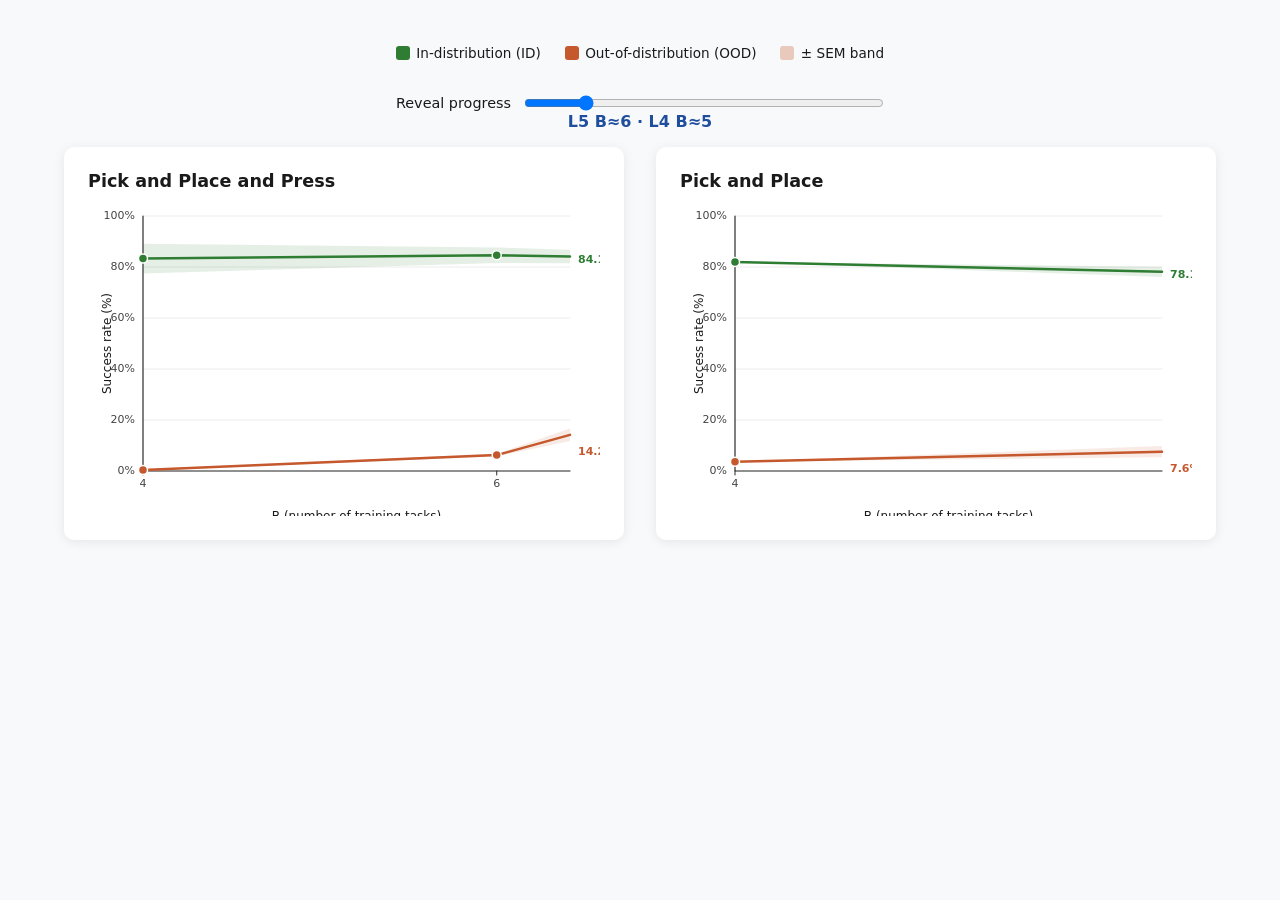
==== q1/index.html @ a96ed7ed "dfsay" ====
<!DOCTYPE html>
<html lang="en">
<head>
<meta charset="UTF-8">
<meta name="viewport" content="width=device-width, initial-scale=1.0">
<title>Success Rate vs B — Animated Curves</title>
<style>
* { box-sizing: border-box; margin: 0; padding: 0; }
body {
  font-family: 'Segoe UI', system-ui, -apple-system, sans-serif;
  background: #f8f9fa;
  color: #1a1a1a;
  padding: 2rem 1rem;
  overflow-x: hidden;
}
h1 {
  text-align: center;
  font-size: 1.6rem;
  font-weight: 600;
  margin-bottom: 0.4rem;
}
.subtitle {
  text-align: center;
  color: #666;
  font-size: 0.95rem;
  margin-bottom: 2rem;
}
.charts-container {
  display: flex;
  flex-wrap: wrap;
  gap: 2rem;
  justify-content: center;
  max-width: 1200px;
  margin: 0 auto;
}
.chart-panel {
  background: #fff;
  border-radius: 10px;
  box-shadow: 0 2px 12px rgba(0,0,0,0.08);
  padding: 1.5rem;
  flex: 1 1 480px;
  max-width: 560px;
  min-width: 340px;
}
.chart-panel h2 {
  font-size: 1.1rem;
  font-weight: 600;
  margin-bottom: 0.3rem;
}
.chart-panel .chart-desc {
  font-size: 0.82rem;
  color: #888;
  margin-bottom: 1rem;
}
canvas {
  width: 100%;
  height: 320px;
  display: block;
}
.controls {
  text-align: center;
  margin: 2rem auto 1rem;
  max-width: 600px;
}
.controls label {
  font-size: 0.9rem;
  font-weight: 500;
  margin-right: 0.5rem;
}
.controls input[type="range"] {
  width: 60%;
  vertical-align: middle;
}
.controls .b-label {
  display: inline-block;
  min-width: 7rem;
  font-weight: 700;
  font-size: 1rem;
  color: #1F4E9E;
  text-align: left;
}
.legend {
  display: flex;
  gap: 1.5rem;
  justify-content: center;
  margin-top: 0.8rem;
  font-size: 0.85rem;
}
.legend-item {
  display: flex;
  align-items: center;
  gap: 0.4rem;
}
.legend-swatch {
  width: 14px;
  height: 14px;
  border-radius: 3px;
}
</style>
</head>
<body>

<div class="legend">
  <div class="legend-item"><div class="legend-swatch" style="background:#2E7D32"></div> In-distribution (ID)</div>
  <div class="legend-item"><div class="legend-swatch" style="background:#C5582D"></div> Out-of-distribution (OOD)</div>
  <div class="legend-item"><div class="legend-swatch" style="background:#C5582D; opacity:0.3"></div> ± SEM band</div>
</div>

<div class="controls">
  <label>Reveal progress</label>
  <input type="range" id="bSlider" min="0" max="1000" step="1" value="0">
  <span class="b-label" id="bDisplay">—</span>
</div>

<div class="charts-container">
  <div class="chart-panel">
    <h2>Pick and Place and Press</h2>
    <canvas id="chartL5"></canvas>
  </div>
  <div class="chart-panel">
    <h2>Pick and Place</h2>
    <canvas id="chartL4"></canvas>
  </div>
</div>

<script>
// ─── Data ───────────────────────────────────────────────────────────────────
const dataL5 = {
  bValues: [4, 6, 7, 8, 10, 12, 16, 20, 24, 64],
  id:  { mean: [83.3333,84.6296,83.3333,83.6111,84.3333,80.6481,81.8750,81.6667,81.3426,78.6458],
         sem:  [5.8333,3.0316,2.1473,1.7067,2.4037,1.2143,1.7347,1.4175,2.8252,1.3985] },
  ood: { mean: [0.3889,6.2261,25.4191,32.4206,51.2346,64.3803,73.7731,75.9848,76.1944,78.6458],
         sem:  [0.2422,0.5187,5.1743,1.0197,12.4504,6.7294,2.8656,3.0795,1.3345,1.3985] },
};

const dataL4 = {
  bValues: [4, 5, 6, 7, 8, 10, 16],
  id:  { mean: [82.0000,77.8667,76.4444,71.9365,73.4444,74.3556,73.5000],
         sem:  [0,2.1554,2.4977,0.9979,1.4699,3.1273,3.9870] },
  ood: { mean: [3.6700,7.7980,31.1556,58.8148,66.7778,69.1111,73.5000],
         sem:  [0,2.3445,4.5525,4.3268,2.6428,1.7261,3.9870] },
};

const lerp = (a, b, t) => a + (b - a) * t;

// ─── Canvas Drawing ─────────────────────────────────────────────────────────
function setupChart(canvasId, data) {
  const canvas = document.getElementById(canvasId);
  const dpr = window.devicePixelRatio || 1;
  const rect = canvas.getBoundingClientRect();
  canvas.width = rect.width * dpr;
  canvas.height = rect.height * dpr;
  const ctx = canvas.getContext('2d');
  ctx.scale(dpr, dpr);
  const W = rect.width, H = rect.height;

  const pad = { top: 20, right: 30, bottom: 45, left: 55 };
  const plotW = W - pad.left - pad.right;
  const plotH = H - pad.top - pad.bottom;

  const B = data.bValues;
  const N = B.length;
  const maxB = B[N - 1];
  // Animation "stops": start at the first data point's B, then pass through the rest.
  const stops = [...B];
  const segCount = stops.length - 1;
  const yMin = 0, yMax = 100;

  // Map global progress g∈[0,1] to a continuous x frontier for this chart.
  function curXAt(g) {
    const localP = Math.max(0, Math.min(g, 1)) * segCount;
    const seg = Math.min(Math.floor(localP), segCount - 1);
    const frac = localP - seg;
    return lerp(stops[seg], stops[seg + 1], frac);
  }

  // Interpolate a series' value along the data polyline at arbitrary x.
  function valueAt(series, x) {
    if (x <= B[0]) return { mean: series.mean[0], sem: series.sem[0] };
    if (x >= maxB) return { mean: series.mean[N - 1], sem: series.sem[N - 1] };
    for (let i = 0; i < N - 1; i++) {
      if (x >= B[i] && x <= B[i + 1]) {
        const t = (x - B[i]) / (B[i + 1] - B[i]);
        return { mean: lerp(series.mean[i], series.mean[i + 1], t),
                 sem: lerp(series.sem[i], series.sem[i + 1], t) };
      }
    }
    return { mean: series.mean[N - 1], sem: series.sem[N - 1] };
  }

  function draw(curX) {
    const xMin = B[0];
    const axisMax = Math.max(curX, xMin);
    const xSpan = Math.max(axisMax - xMin, 1e-6);
    const xToPixel = (x) => pad.left + ((x - xMin) / xSpan) * plotW;
    const yToPixel = (y) => pad.top + plotH - ((y - yMin) / (yMax - yMin)) * plotH;

    ctx.clearRect(0, 0, W, H);

    // Horizontal grid (y axis full 0–100 from the start)
    ctx.strokeStyle = '#e8e8e8';
    ctx.lineWidth = 0.8;
    for (let y = 0; y <= 100; y += 20) {
      ctx.beginPath();
      ctx.moveTo(pad.left, yToPixel(y));
      ctx.lineTo(W - pad.right, yToPixel(y));
      ctx.stroke();
    }

    // Axes
    ctx.strokeStyle = '#2b2b2b';
    ctx.lineWidth = 1.2;
    ctx.beginPath();
    ctx.moveTo(pad.left, pad.top);
    ctx.lineTo(pad.left, pad.top + plotH);
    ctx.lineTo(W - pad.right, pad.top + plotH);
    ctx.stroke();

    // Y labels
    ctx.fillStyle = '#444';
    ctx.font = '11px system-ui';
    ctx.textAlign = 'right';
    ctx.textBaseline = 'middle';
    for (let y = 0; y <= 100; y += 20) {
      ctx.fillText(y + '%', pad.left - 8, yToPixel(y));
    }

    // X labels: 0 plus each revealed B value, skipping ones that would overlap.
    ctx.textAlign = 'center';
    ctx.textBaseline = 'top';
    ctx.fillStyle = '#444';
    let lastLabelX = -Infinity;
    const drawXLabel = (val) => {
      const px = xToPixel(val);
      if (px - lastLabelX < 24) return;
      lastLabelX = px;
      ctx.fillText(val, px, pad.top + plotH + 8);
      ctx.strokeStyle = '#2b2b2b';
      ctx.lineWidth = 1;
      ctx.beginPath();
      ctx.moveTo(px, pad.top + plotH);
      ctx.lineTo(px, pad.top + plotH + 4);
      ctx.stroke();
    };
    for (let i = 0; i < N; i++) {
      if (B[i] <= curX + 1e-6) drawXLabel(B[i]);
    }

    // Axis titles
    ctx.fillStyle = '#1a1a1a';
    ctx.font = '12px system-ui';
    ctx.textAlign = 'center';
    ctx.fillText('B (number of training tasks)', pad.left + plotW / 2, H - 5);
    ctx.save();
    ctx.translate(14, pad.top + plotH / 2);
    ctx.rotate(-Math.PI / 2);
    ctx.fillText('Success rate (%)', 0, 0);
    ctx.restore();

    if (curX < B[0]) return; // nothing to draw yet, axis is still growing

    // Build the revealed polyline points (real data points + moving frontier).
    function buildPoints(series) {
      const pts = [];
      for (let i = 0; i < N; i++) {
        if (B[i] <= curX + 1e-6) {
          pts.push({ x: B[i], mean: series.mean[i], sem: series.sem[i], real: true });
        }
      }
      if (curX < maxB) {
        const v = valueAt(series, curX);
        pts.push({ x: curX, mean: v.mean, sem: v.sem, real: false });
      }
      return pts;
    }

    function drawCurve(series, color, fillColor) {
      const pts = buildPoints(series);
      if (pts.length === 0) return;

      // SEM band
      ctx.beginPath();
      pts.forEach((p, i) => {
        const px = xToPixel(p.x);
        const py = yToPixel(Math.min(100, p.mean + p.sem));
        if (i === 0) ctx.moveTo(px, py); else ctx.lineTo(px, py);
      });
      for (let i = pts.length - 1; i >= 0; i--) {
        const px = xToPixel(pts[i].x);
        const py = yToPixel(Math.max(0, pts[i].mean - pts[i].sem));
        ctx.lineTo(px, py);
      }
      ctx.closePath();
      ctx.fillStyle = fillColor;
      ctx.fill();

      // Line
      ctx.beginPath();
      ctx.strokeStyle = color;
      ctx.lineWidth = 2.5;
      ctx.lineJoin = 'round';
      ctx.lineCap = 'round';
      pts.forEach((p, i) => {
        const px = xToPixel(p.x);
        const py = yToPixel(p.mean);
        if (i === 0) ctx.moveTo(px, py); else ctx.lineTo(px, py);
      });
      ctx.stroke();

      // Markers at real data points only
      pts.forEach((p) => {
        if (!p.real) return;
        const px = xToPixel(p.x), py = yToPixel(p.mean);
        ctx.beginPath();
        ctx.arc(px, py, 4.5, 0, Math.PI * 2);
        ctx.fillStyle = color;
        ctx.fill();
        ctx.strokeStyle = '#fff';
        ctx.lineWidth = 1.5;
        ctx.stroke();
      });

      return pts[pts.length - 1];
    }

    const idTip = drawCurve(data.id, '#2E7D32', 'rgba(46,125,50,0.12)');
    const oodTip = drawCurve(data.ood, '#C5582D', 'rgba(197,88,45,0.12)');

    // Frontier value annotations
    ctx.font = 'bold 11px system-ui';
    ctx.textAlign = 'left';
    if (idTip) {
      ctx.fillStyle = '#2E7D32';
      ctx.fillText(idTip.mean.toFixed(1) + '%', xToPixel(idTip.x) + 8, yToPixel(idTip.mean) - 2);
    }
    if (oodTip) {
      ctx.fillStyle = '#C5582D';
      ctx.fillText(oodTip.mean.toFixed(1) + '%', xToPixel(oodTip.x) + 8, yToPixel(oodTip.mean) + 12);
    }
  }

  return { draw, curXAt, maxB };
}

// ─── Init & render ──────────────────────────────────────────────────────────
let chartL5, chartL4;
const slider = document.getElementById('bSlider');

function render(g) {
  const xL5 = chartL5.curXAt(g);
  const xL4 = chartL4.curXAt(g);
  chartL5.draw(xL5);
  chartL4.draw(xL4);
  const disp = document.getElementById('bDisplay');
  disp.textContent = `L5 B≈${Math.round(xL5)} · L4 B≈${Math.round(xL4)}`;
}

function init() {
  chartL5 = setupChart('chartL5', dataL5);
  chartL4 = setupChart('chartL4', dataL4);
}

init();
render(0);

const DURATION = 7000;
let animating = false;
let played = false;
let rafId = null;
let startTime = null;
const reduceMotion = window.matchMedia('(prefers-reduced-motion: reduce)').matches;
const embedded = window.parent !== window;
if (embedded) {
  document.documentElement.style.overflow = 'hidden';
  document.body.style.overflow = 'hidden';
}

function frame(ts) {
  if (startTime === null) startTime = ts;
  let g = (ts - startTime) / DURATION;
  if (g >= 1) g = 1;
  slider.value = Math.round(g * 1000);
  render(g);
  if (g < 1 && animating) {
    rafId = requestAnimationFrame(frame);
  } else {
    animating = false;
  }
}

function stopAnim() {
  animating = false;
  if (rafId) cancelAnimationFrame(rafId);
  rafId = null;
  startTime = null;
}

function startAnim(forceComplete) {
  if (played && !forceComplete) return;
  played = true;
  if (forceComplete || reduceMotion) {
    stopAnim();
    slider.value = 1000;
    render(1);
    return;
  }
  stopAnim();
  animating = true;
  startTime = null;
  rafId = requestAnimationFrame(frame);
}

window.addEventListener('message', (event) => {
  if (!event.data || event.data.type !== 'cg-play') return;
  startAnim(!!event.data.reduceMotion);
});

if (!embedded) {
  startAnim(false);
}

slider.addEventListener('input', () => {
  stopAnim();
  played = true;
  render(parseInt(slider.value) / 1000);
});

window.addEventListener('resize', () => {
  init();
  render(parseInt(slider.value) / 1000);
});
</script>
</body>
</html>
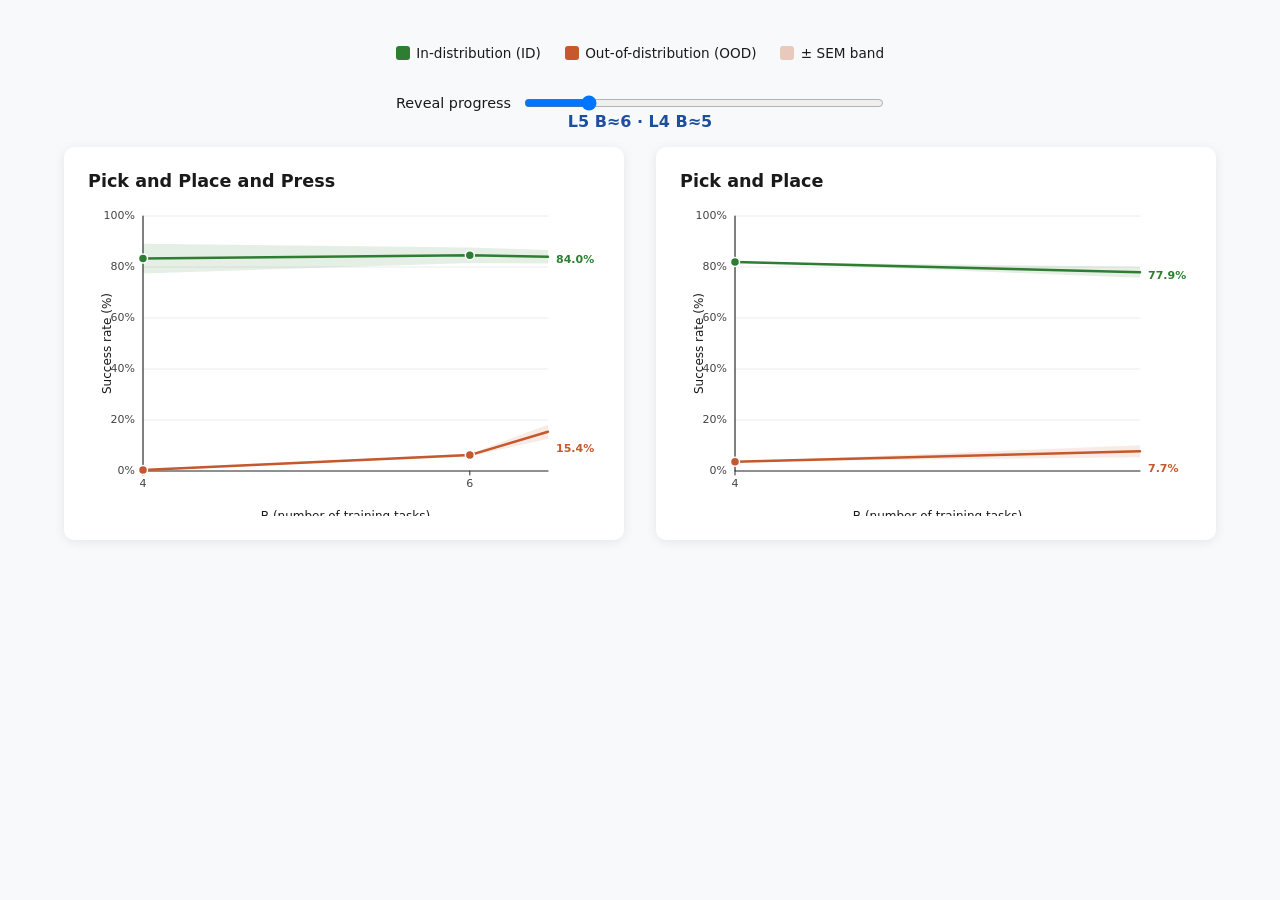
==== commit 3283a0f6: "Update project website links and figures" ====
--- a/q1/index.html
+++ b/q1/index.html
@@ -154,7 +154,8 @@
   ctx.scale(dpr, dpr);
   const W = rect.width, H = rect.height;
 
-  const pad = { top: 20, right: 30, bottom: 45, left: 55 };
+  // right fits the trailing "NN.N%" value label drawn 8px past the frontier point
+  const pad = { top: 20, right: 52, bottom: 45, left: 55 };
   const plotW = W - pad.left - pad.right;
   const plotH = H - pad.top - pad.bottom;
 
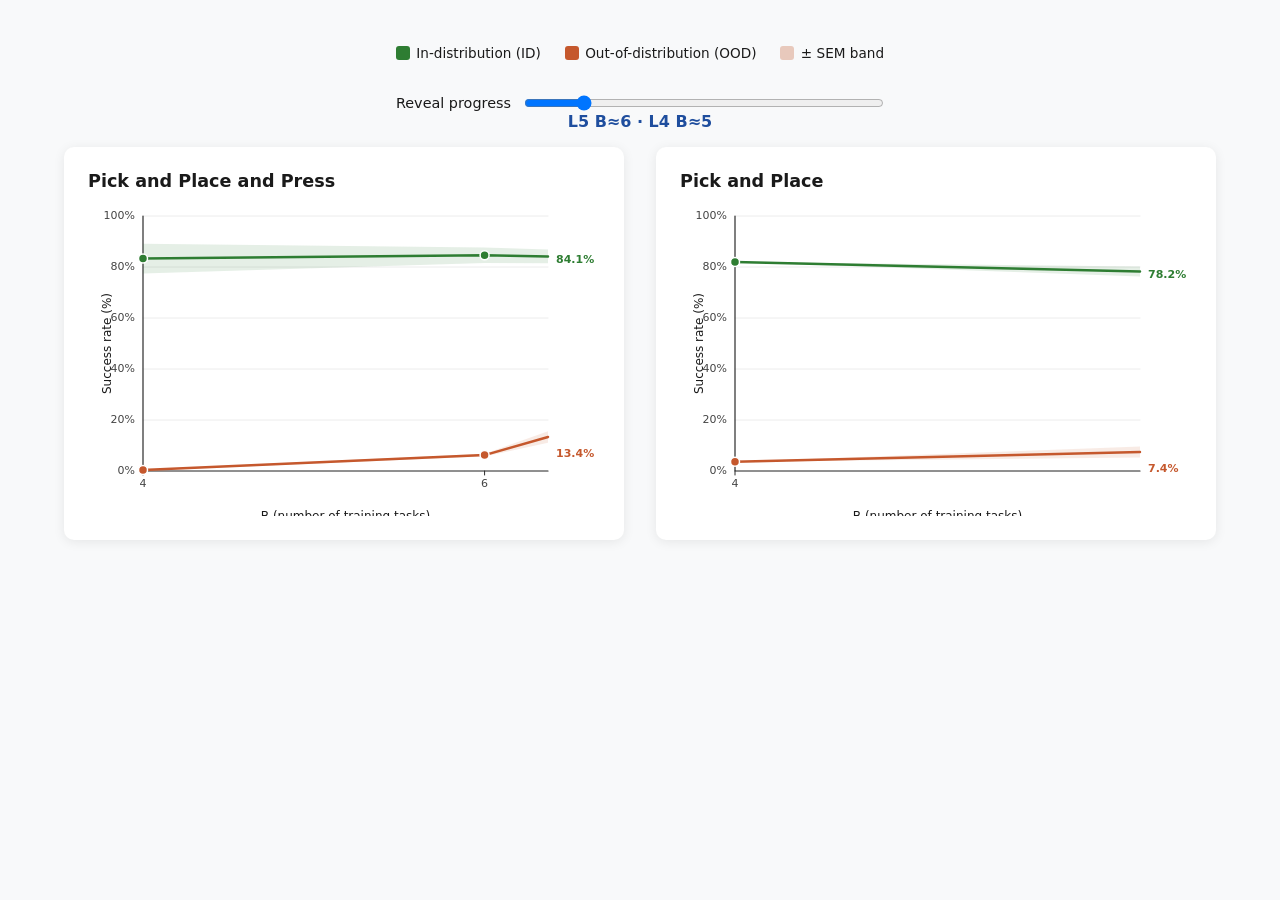
==== commit 48a7a700: "Organize website assets and document reuse as a project template" ====
--- a/q1/index.html
+++ b/q1/index.html
@@ -1,435 +1,36 @@
-<!DOCTYPE html>
-<html lang="en">
-<head>
-<meta charset="UTF-8">
-<meta name="viewport" content="width=device-width, initial-scale=1.0">
-<title>Success Rate vs B — Animated Curves</title>
-<style>
-* { box-sizing: border-box; margin: 0; padding: 0; }
-body {
-  font-family: 'Segoe UI', system-ui, -apple-system, sans-serif;
-  background: #f8f9fa;
-  color: #1a1a1a;
-  padding: 2rem 1rem;
-  overflow-x: hidden;
-}
-h1 {
-  text-align: center;
-  font-size: 1.6rem;
-  font-weight: 600;
-  margin-bottom: 0.4rem;
-}
-.subtitle {
-  text-align: center;
-  color: #666;
-  font-size: 0.95rem;
-  margin-bottom: 2rem;
-}
-.charts-container {
-  display: flex;
-  flex-wrap: wrap;
-  gap: 2rem;
-  justify-content: center;
-  max-width: 1200px;
-  margin: 0 auto;
-}
-.chart-panel {
-  background: #fff;
-  border-radius: 10px;
-  box-shadow: 0 2px 12px rgba(0,0,0,0.08);
-  padding: 1.5rem;
-  flex: 1 1 480px;
-  max-width: 560px;
-  min-width: 340px;
-}
-.chart-panel h2 {
-  font-size: 1.1rem;
-  font-weight: 600;
-  margin-bottom: 0.3rem;
-}
-.chart-panel .chart-desc {
-  font-size: 0.82rem;
-  color: #888;
-  margin-bottom: 1rem;
-}
-canvas {
-  width: 100%;
-  height: 320px;
-  display: block;
-}
-.controls {
-  text-align: center;
-  margin: 2rem auto 1rem;
-  max-width: 600px;
-}
-.controls label {
-  font-size: 0.9rem;
-  font-weight: 500;
-  margin-right: 0.5rem;
-}
-.controls input[type="range"] {
-  width: 60%;
-  vertical-align: middle;
-}
-.controls .b-label {
-  display: inline-block;
-  min-width: 7rem;
-  font-weight: 700;
-  font-size: 1rem;
-  color: #1F4E9E;
-  text-align: left;
-}
-.legend {
-  display: flex;
-  gap: 1.5rem;
-  justify-content: center;
-  margin-top: 0.8rem;
-  font-size: 0.85rem;
-}
-.legend-item {
-  display: flex;
-  align-items: center;
-  gap: 0.4rem;
-}
-.legend-swatch {
-  width: 14px;
-  height: 14px;
-  border-radius: 3px;
-}
-</style>
-</head>
-<body>
-
-<div class="legend">
-  <div class="legend-item"><div class="legend-swatch" style="background:#2E7D32"></div> In-distribution (ID)</div>
-  <div class="legend-item"><div class="legend-swatch" style="background:#C5582D"></div> Out-of-distribution (OOD)</div>
-  <div class="legend-item"><div class="legend-swatch" style="background:#C5582D; opacity:0.3"></div> ± SEM band</div>
-</div>
-
-<div class="controls">
-  <label>Reveal progress</label>
-  <input type="range" id="bSlider" min="0" max="1000" step="1" value="0">
-  <span class="b-label" id="bDisplay">—</span>
-</div>
-
-<div class="charts-container">
-  <div class="chart-panel">
-    <h2>Pick and Place and Press</h2>
-    <canvas id="chartL5"></canvas>
-  </div>
-  <div class="chart-panel">
-    <h2>Pick and Place</h2>
-    <canvas id="chartL4"></canvas>
-  </div>
-</div>
-
-<script>
-// ─── Data ───────────────────────────────────────────────────────────────────
-const dataL5 = {
-  bValues: [4, 6, 7, 8, 10, 12, 16, 20, 24, 64],
-  id:  { mean: [83.3333,84.6296,83.3333,83.6111,84.3333,80.6481,81.8750,81.6667,81.3426,78.6458],
-         sem:  [5.8333,3.0316,2.1473,1.7067,2.4037,1.2143,1.7347,1.4175,2.8252,1.3985] },
-  ood: { mean: [0.3889,6.2261,25.4191,32.4206,51.2346,64.3803,73.7731,75.9848,76.1944,78.6458],
-         sem:  [0.2422,0.5187,5.1743,1.0197,12.4504,6.7294,2.8656,3.0795,1.3345,1.3985] },
-};
-
-const dataL4 = {
-  bValues: [4, 5, 6, 7, 8, 10, 16],
-  id:  { mean: [82.0000,77.8667,76.4444,71.9365,73.4444,74.3556,73.5000],
-         sem:  [0,2.1554,2.4977,0.9979,1.4699,3.1273,3.9870] },
-  ood: { mean: [3.6700,7.7980,31.1556,58.8148,66.7778,69.1111,73.5000],
-         sem:  [0,2.3445,4.5525,4.3268,2.6428,1.7261,3.9870] },
-};
-
-const lerp = (a, b, t) => a + (b - a) * t;
-
-// ─── Canvas Drawing ─────────────────────────────────────────────────────────
-function setupChart(canvasId, data) {
-  const canvas = document.getElementById(canvasId);
-  const dpr = window.devicePixelRatio || 1;
-  const rect = canvas.getBoundingClientRect();
-  canvas.width = rect.width * dpr;
-  canvas.height = rect.height * dpr;
-  const ctx = canvas.getContext('2d');
-  ctx.scale(dpr, dpr);
-  const W = rect.width, H = rect.height;
-
-  // right fits the trailing "NN.N%" value label drawn 8px past the frontier point
-  const pad = { top: 20, right: 52, bottom: 45, left: 55 };
-  const plotW = W - pad.left - pad.right;
-  const plotH = H - pad.top - pad.bottom;
-
-  const B = data.bValues;
-  const N = B.length;
-  const maxB = B[N - 1];
-  // Animation "stops": start at the first data point's B, then pass through the rest.
-  const stops = [...B];
-  const segCount = stops.length - 1;
-  const yMin = 0, yMax = 100;
-
-  // Map global progress g∈[0,1] to a continuous x frontier for this chart.
-  function curXAt(g) {
-    const localP = Math.max(0, Math.min(g, 1)) * segCount;
-    const seg = Math.min(Math.floor(localP), segCount - 1);
-    const frac = localP - seg;
-    return lerp(stops[seg], stops[seg + 1], frac);
-  }
-
-  // Interpolate a series' value along the data polyline at arbitrary x.
-  function valueAt(series, x) {
-    if (x <= B[0]) return { mean: series.mean[0], sem: series.sem[0] };
-    if (x >= maxB) return { mean: series.mean[N - 1], sem: series.sem[N - 1] };
-    for (let i = 0; i < N - 1; i++) {
-      if (x >= B[i] && x <= B[i + 1]) {
-        const t = (x - B[i]) / (B[i + 1] - B[i]);
-        return { mean: lerp(series.mean[i], series.mean[i + 1], t),
-                 sem: lerp(series.sem[i], series.sem[i + 1], t) };
-      }
-    }
-    return { mean: series.mean[N - 1], sem: series.sem[N - 1] };
-  }
-
-  function draw(curX) {
-    const xMin = B[0];
-    const axisMax = Math.max(curX, xMin);
-    const xSpan = Math.max(axisMax - xMin, 1e-6);
-    const xToPixel = (x) => pad.left + ((x - xMin) / xSpan) * plotW;
-    const yToPixel = (y) => pad.top + plotH - ((y - yMin) / (yMax - yMin)) * plotH;
-
-    ctx.clearRect(0, 0, W, H);
-
-    // Horizontal grid (y axis full 0–100 from the start)
-    ctx.strokeStyle = '#e8e8e8';
-    ctx.lineWidth = 0.8;
-    for (let y = 0; y <= 100; y += 20) {
-      ctx.beginPath();
-      ctx.moveTo(pad.left, yToPixel(y));
-      ctx.lineTo(W - pad.right, yToPixel(y));
-      ctx.stroke();
-    }
-
-    // Axes
-    ctx.strokeStyle = '#2b2b2b';
-    ctx.lineWidth = 1.2;
-    ctx.beginPath();
-    ctx.moveTo(pad.left, pad.top);
-    ctx.lineTo(pad.left, pad.top + plotH);
-    ctx.lineTo(W - pad.right, pad.top + plotH);
-    ctx.stroke();
-
-    // Y labels
-    ctx.fillStyle = '#444';
-    ctx.font = '11px system-ui';
-    ctx.textAlign = 'right';
-    ctx.textBaseline = 'middle';
-    for (let y = 0; y <= 100; y += 20) {
-      ctx.fillText(y + '%', pad.left - 8, yToPixel(y));
-    }
-
-    // X labels: 0 plus each revealed B value, skipping ones that would overlap.
-    ctx.textAlign = 'center';
-    ctx.textBaseline = 'top';
-    ctx.fillStyle = '#444';
-    let lastLabelX = -Infinity;
-    const drawXLabel = (val) => {
-      const px = xToPixel(val);
-      if (px - lastLabelX < 24) return;
-      lastLabelX = px;
-      ctx.fillText(val, px, pad.top + plotH + 8);
-      ctx.strokeStyle = '#2b2b2b';
-      ctx.lineWidth = 1;
-      ctx.beginPath();
-      ctx.moveTo(px, pad.top + plotH);
-      ctx.lineTo(px, pad.top + plotH + 4);
-      ctx.stroke();
-    };
-    for (let i = 0; i < N; i++) {
-      if (B[i] <= curX + 1e-6) drawXLabel(B[i]);
-    }
-
-    // Axis titles
-    ctx.fillStyle = '#1a1a1a';
-    ctx.font = '12px system-ui';
-    ctx.textAlign = 'center';
-    ctx.fillText('B (number of training tasks)', pad.left + plotW / 2, H - 5);
-    ctx.save();
-    ctx.translate(14, pad.top + plotH / 2);
-    ctx.rotate(-Math.PI / 2);
-    ctx.fillText('Success rate (%)', 0, 0);
-    ctx.restore();
-
-    if (curX < B[0]) return; // nothing to draw yet, axis is still growing
-
-    // Build the revealed polyline points (real data points + moving frontier).
-    function buildPoints(series) {
-      const pts = [];
-      for (let i = 0; i < N; i++) {
-        if (B[i] <= curX + 1e-6) {
-          pts.push({ x: B[i], mean: series.mean[i], sem: series.sem[i], real: true });
-        }
-      }
-      if (curX < maxB) {
-        const v = valueAt(series, curX);
-        pts.push({ x: curX, mean: v.mean, sem: v.sem, real: false });
-      }
-      return pts;
-    }
-
-    function drawCurve(series, color, fillColor) {
-      const pts = buildPoints(series);
-      if (pts.length === 0) return;
-
-      // SEM band
-      ctx.beginPath();
-      pts.forEach((p, i) => {
-        const px = xToPixel(p.x);
-        const py = yToPixel(Math.min(100, p.mean + p.sem));
-        if (i === 0) ctx.moveTo(px, py); else ctx.lineTo(px, py);
-      });
-      for (let i = pts.length - 1; i >= 0; i--) {
-        const px = xToPixel(pts[i].x);
-        const py = yToPixel(Math.max(0, pts[i].mean - pts[i].sem));
-        ctx.lineTo(px, py);
-      }
-      ctx.closePath();
-      ctx.fillStyle = fillColor;
-      ctx.fill();
-
-      // Line
-      ctx.beginPath();
-      ctx.strokeStyle = color;
-      ctx.lineWidth = 2.5;
-      ctx.lineJoin = 'round';
-      ctx.lineCap = 'round';
-      pts.forEach((p, i) => {
-        const px = xToPixel(p.x);
-        const py = yToPixel(p.mean);
-        if (i === 0) ctx.moveTo(px, py); else ctx.lineTo(px, py);
-      });
-      ctx.stroke();
-
-      // Markers at real data points only
-      pts.forEach((p) => {
-        if (!p.real) return;
-        const px = xToPixel(p.x), py = yToPixel(p.mean);
-        ctx.beginPath();
-        ctx.arc(px, py, 4.5, 0, Math.PI * 2);
-        ctx.fillStyle = color;
-        ctx.fill();
-        ctx.strokeStyle = '#fff';
-        ctx.lineWidth = 1.5;
-        ctx.stroke();
-      });
-
-      return pts[pts.length - 1];
-    }
-
-    const idTip = drawCurve(data.id, '#2E7D32', 'rgba(46,125,50,0.12)');
-    const oodTip = drawCurve(data.ood, '#C5582D', 'rgba(197,88,45,0.12)');
-
-    // Frontier value annotations
-    ctx.font = 'bold 11px system-ui';
-    ctx.textAlign = 'left';
-    if (idTip) {
-      ctx.fillStyle = '#2E7D32';
-      ctx.fillText(idTip.mean.toFixed(1) + '%', xToPixel(idTip.x) + 8, yToPixel(idTip.mean) - 2);
-    }
-    if (oodTip) {
-      ctx.fillStyle = '#C5582D';
-      ctx.fillText(oodTip.mean.toFixed(1) + '%', xToPixel(oodTip.x) + 8, yToPixel(oodTip.mean) + 12);
-    }
-  }
-
-  return { draw, curXAt, maxB };
-}
-
-// ─── Init & render ──────────────────────────────────────────────────────────
-let chartL5, chartL4;
-const slider = document.getElementById('bSlider');
-
-function render(g) {
-  const xL5 = chartL5.curXAt(g);
-  const xL4 = chartL4.curXAt(g);
-  chartL5.draw(xL5);
-  chartL4.draw(xL4);
-  const disp = document.getElementById('bDisplay');
-  disp.textContent = `L5 B≈${Math.round(xL5)} · L4 B≈${Math.round(xL4)}`;
-}
-
-function init() {
-  chartL5 = setupChart('chartL5', dataL5);
-  chartL4 = setupChart('chartL4', dataL4);
-}
-
-init();
-render(0);
-
-const DURATION = 7000;
-let animating = false;
-let played = false;
-let rafId = null;
-let startTime = null;
-const reduceMotion = window.matchMedia('(prefers-reduced-motion: reduce)').matches;
-const embedded = window.parent !== window;
-if (embedded) {
-  document.documentElement.style.overflow = 'hidden';
-  document.body.style.overflow = 'hidden';
-}
-
-function frame(ts) {
-  if (startTime === null) startTime = ts;
-  let g = (ts - startTime) / DURATION;
-  if (g >= 1) g = 1;
-  slider.value = Math.round(g * 1000);
-  render(g);
-  if (g < 1 && animating) {
-    rafId = requestAnimationFrame(frame);
-  } else {
-    animating = false;
-  }
-}
-
-function stopAnim() {
-  animating = false;
-  if (rafId) cancelAnimationFrame(rafId);
-  rafId = null;
-  startTime = null;
-}
-
-function startAnim(forceComplete) {
-  if (played && !forceComplete) return;
-  played = true;
-  if (forceComplete || reduceMotion) {
-    stopAnim();
-    slider.value = 1000;
-    render(1);
-    return;
-  }
-  stopAnim();
-  animating = true;
-  startTime = null;
-  rafId = requestAnimationFrame(frame);
-}
-
-window.addEventListener('message', (event) => {
-  if (!event.data || event.data.type !== 'cg-play') return;
-  startAnim(!!event.data.reduceMotion);
-});
-
-if (!embedded) {
-  startAnim(false);
-}
-
-slider.addEventListener('input', () => {
-  stopAnim();
-  played = true;
-  render(parseInt(slider.value) / 1000);
-});
-
-window.addEventListener('resize', () => {
-  init();
-  render(parseInt(slider.value) / 1000);
-});
-</script>
-</body>
-</html>
+<!DOCTYPE html>
+<html lang="en">
+<head>
+<meta charset="UTF-8">
+<meta name="viewport" content="width=device-width, initial-scale=1.0">
+<title>Success Rate vs B — Animated Curves</title>
+<link rel="stylesheet" href="../assets/css/q1.css">
+</head>
+<body>
+
+<div class="legend">
+  <div class="legend-item"><div class="legend-swatch" style="background:#2E7D32"></div> In-distribution (ID)</div>
+  <div class="legend-item"><div class="legend-swatch" style="background:#C5582D"></div> Out-of-distribution (OOD)</div>
+  <div class="legend-item"><div class="legend-swatch" style="background:#C5582D; opacity:0.3"></div> ± SEM band</div>
+</div>
+
+<div class="controls">
+  <label>Reveal progress</label>
+  <input type="range" id="bSlider" min="0" max="1000" step="1" value="0">
+  <span class="b-label" id="bDisplay">—</span>
+</div>
+
+<div class="charts-container">
+  <div class="chart-panel">
+    <h2>Pick and Place and Press</h2>
+    <canvas id="chartL5"></canvas>
+  </div>
+  <div class="chart-panel">
+    <h2>Pick and Place</h2>
+    <canvas id="chartL4"></canvas>
+  </div>
+</div>
+
+<script defer src="../assets/js/standalone/q1.js"></script>
+</body>
+</html>
--- a/assets/css/q1.css
+++ b/assets/css/q1.css
@@ -0,0 +1,91 @@
+* { box-sizing: border-box; margin: 0; padding: 0; }
+body {
+  font-family: 'Segoe UI', system-ui, -apple-system, sans-serif;
+  background: #f8f9fa;
+  color: #1a1a1a;
+  padding: 2rem 1rem;
+  overflow-x: hidden;
+}
+h1 {
+  text-align: center;
+  font-size: 1.6rem;
+  font-weight: 600;
+  margin-bottom: 0.4rem;
+}
+.subtitle {
+  text-align: center;
+  color: #666;
+  font-size: 0.95rem;
+  margin-bottom: 2rem;
+}
+.charts-container {
+  display: flex;
+  flex-wrap: wrap;
+  gap: 2rem;
+  justify-content: center;
+  max-width: 1200px;
+  margin: 0 auto;
+}
+.chart-panel {
+  background: #fff;
+  border-radius: 10px;
+  box-shadow: 0 2px 12px rgba(0,0,0,0.08);
+  padding: 1.5rem;
+  flex: 1 1 480px;
+  max-width: 560px;
+  min-width: 340px;
+}
+.chart-panel h2 {
+  font-size: 1.1rem;
+  font-weight: 600;
+  margin-bottom: 0.3rem;
+}
+.chart-panel .chart-desc {
+  font-size: 0.82rem;
+  color: #888;
+  margin-bottom: 1rem;
+}
+canvas {
+  width: 100%;
+  height: 320px;
+  display: block;
+}
+.controls {
+  text-align: center;
+  margin: 2rem auto 1rem;
+  max-width: 600px;
+}
+.controls label {
+  font-size: 0.9rem;
+  font-weight: 500;
+  margin-right: 0.5rem;
+}
+.controls input[type="range"] {
+  width: 60%;
+  vertical-align: middle;
+}
+.controls .b-label {
+  display: inline-block;
+  min-width: 7rem;
+  font-weight: 700;
+  font-size: 1rem;
+  color: #1F4E9E;
+  text-align: left;
+}
+.legend {
+  display: flex;
+  gap: 1.5rem;
+  justify-content: center;
+  margin-top: 0.8rem;
+  font-size: 0.85rem;
+}
+.legend-item {
+  display: flex;
+  align-items: center;
+  gap: 0.4rem;
+}
+.legend-swatch {
+  width: 14px;
+  height: 14px;
+  border-radius: 3px;
+}
